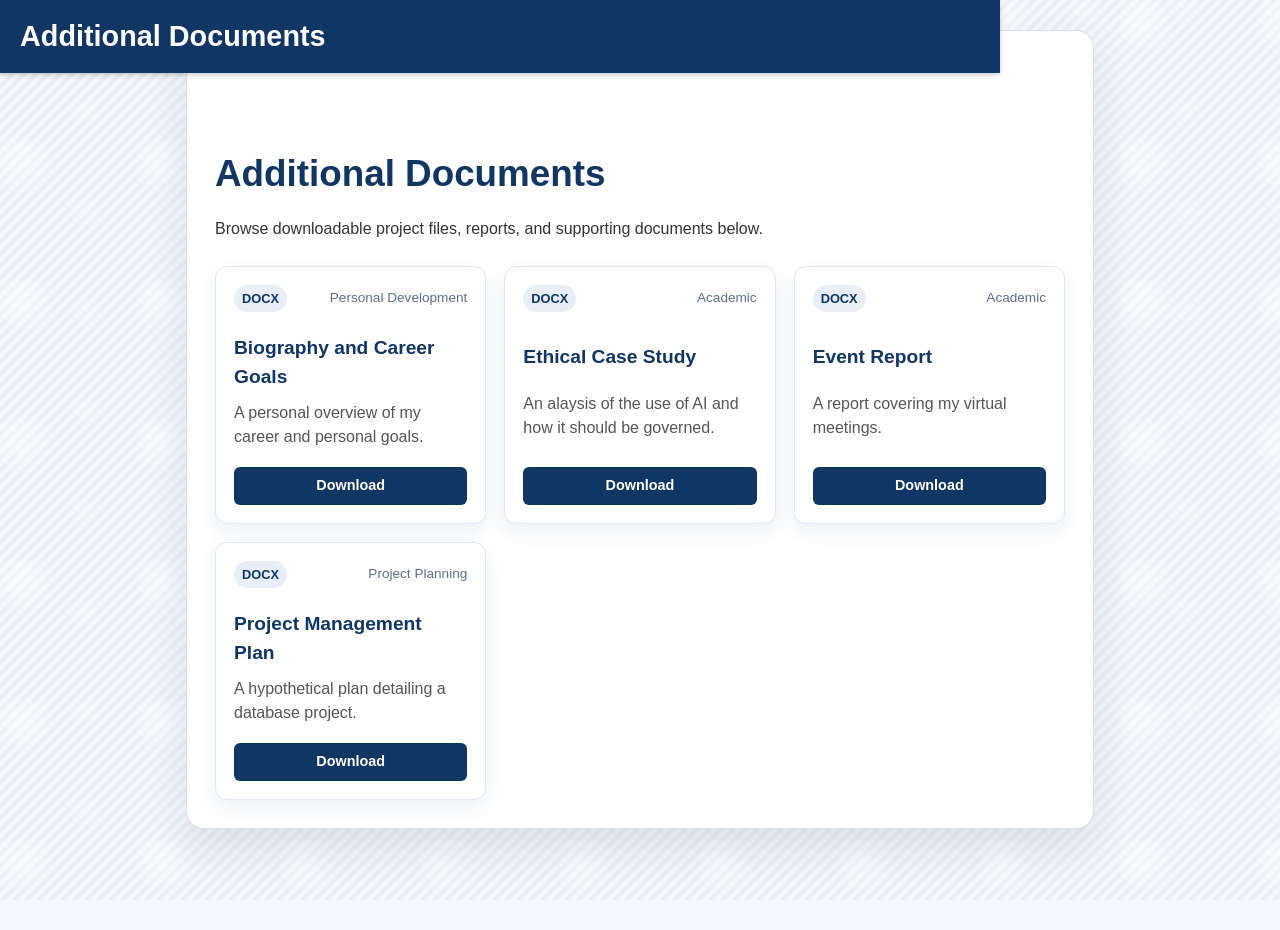
==== documents.html @ 912f4cdc "commit" ====
<!DOCTYPE html>
<html>
<head>
    <title>Additional Documents</title>
    <link rel="stylesheet" href="styles.css">
</head>
<body>
    <header class="fixed-header">
        <h1>Additional Documents</h1>
    </header>

    <div class="content-wrapper header-offset-padding">
        <h1>Additional Documents</h1>
        <p>Browse downloadable project files, reports, and supporting documents below.</p>

        <div id="documentsGrid" class="documents-grid"></div>
    </div>

    <script>
        const documents = [
            {
                title: "Project Management Plan",
                category: "Project Planning",
                type: "DOCX",
                file: "assets/(Benjamin Hill) Project Management Plan.docx",
                summary: "A hypothetical plan detailing a database project."
            },
            {
                title: "Biography and Career Goals",
                category: "Personal Development",
                type: "DOCX",
                file: "assets/Biography and Career Goals (Benjamin Hill).docx",
                summary: "A personal overview of my career and personal goals."
            },
            {
                title: "Ethical Case Study",
                category: "Academic",
                type: "DOCX",
                file: "assets/Ethical Case Study (Benjamin Hill).docx",
                summary: "An alaysis of the use of AI and how it should be governed."
            },
            {
                title: "Event Report",
                category: "Academic",
                type: "DOCX",
                file: "assets/Event Report (Benjamin Hill).docx",
                summary: "A report covering my virtual meetings."
            }
        ];

        const grid = document.getElementById('documentsGrid');

        documents
            .sort((a, b) => a.title.localeCompare(b.title))
            .forEach((doc) => {
                const card = document.createElement('article');
                card.className = 'document-card';
                card.innerHTML = `
                    <div class="document-card-header">
                        <span class="document-badge">${doc.type}</span>
                        <span class="document-category">${doc.category}</span>
                    </div>
                    <h3>${doc.title}</h3>
                    <p>${doc.summary}</p>
                    <a class="document-download-btn" href="${doc.file}" download>
                        Download
                    </a>
                `;
                grid.appendChild(card);
            });
    </script>
</body>
</html>
---- styles.css ----
:root {
    --primary-color: #113663;
    --text-color: #333;
    --link-color: var(--primary-color);
    --link-hover-color: #004499;
    --card-bg: #ffffff;
    --card-border: #dfe7f2;
    --card-shadow: 0 8px 20px rgba(17, 54, 99, 0.08);
}

body {
    font-family: 'Segoe UI', Tahoma, Geneva, Verdana, sans-serif;
    font-size: 16px;
    line-height: 1.5;
    color: var(--text-color);
    /* Set body margin/padding to 0 for full iframe usage (required for fixed header pages) */
    margin: 0;
    padding: 0;
    min-height: 100vh;
    background-color: #f4f7fb;
    background-image:
        radial-gradient(circle at 15% 15%, rgba(255, 255, 255, 0.45), transparent 20%),
        radial-gradient(circle at 85% 10%, rgba(255, 255, 255, 0.22), transparent 15%),
        linear-gradient(135deg, rgba(17, 54, 99, 0.04) 25%, transparent 25%, transparent 50%, rgba(17, 54, 99, 0.04) 50%, rgba(17, 54, 99, 0.04) 75%, transparent 75%, transparent);
    background-size: 140px 140px, 100px 100px, 12px 12px;
    background-attachment: fixed;
}

/* This is the container style for the original, boxed pages (home, contact, resume) */
.content-wrapper {
    max-width: 850px;
    margin: 30px auto;
    padding: 28px;
    border: 1px solid rgba(17, 54, 99, 0.15);
    border-radius: 18px;
    background-color: rgba(255, 255, 255, 0.96);
    box-shadow: 0 18px 40px rgba(17, 54, 99, 0.1);
}

/* Extra spacing for fixed headers */
.header-offset-padding {
    padding-top: 90px;
}

/* 1. Fixed Header Class (Used on reflections.html and resume.html) */
.fixed-header {
    position: fixed;
    top: 0;
    left: 0;
    width: 75%; 
    background-color: var(--primary-color);
    color: white;
    padding: 15px 20px;
    box-shadow: 0 2px 5px rgba(0, 0, 0, 0.2);
    z-index: 1000;
}

.fixed-header h1 {
    color: white;
    margin: 0;
    padding: 0;
    font-size: 1.8em;
    border-bottom: none;
}

/* 2. Three Panel Layout Container (Used in reflections.html) */
.panel-container {
    display: flex;
    padding-top: 80px; 
    min-height: 100vh;
}

/* 3. Panel Styling */
.panel {
    padding: 20px;
    overflow-y: auto;
}

.panel-left {
    width: 250px; 
    background-color: #f7f7f7;
    border-right: 1px solid #ddd;
}

.panel-center {
    flex-grow: 1; 
    padding: 20px;
}

.panel-right {
    width: 200px; 
    background-color: #f1f1f1;
    border-left: 1px solid #ddd;
}


.personal-message-box {
    position: sticky; 
    top: 100px;
    padding: 15px;
    background-color: #fff8e1;
    border: 2px solid #ffcc80;
    border-radius: 8px;
    box-shadow: 0 2px 4px rgba(0, 0, 0, 0.1);
    margin-bottom: 20px;
    font-style: italic;
    color: #6d4c41;
}


.reflections-gallery {
    display: grid;
    grid-template-columns: repeat(2, 1fr); /* 2 columns for 4 frames */
    gap: 15px;
    margin-top: 25px;
}

.reflections-gallery .art-item {
    background-color: #eee;
    padding: 10px;
    border-radius: 8px;
    border: 1px solid #ddd;
    overflow: hidden; /* Ensure image fits */
}

.reflections-gallery img {
    width: 100%;
    height: auto;
    border-radius: 5px;
    display: block;
}

.documents-grid {
    display: grid;
    grid-template-columns: repeat(auto-fit, minmax(240px, 1fr));
    gap: 18px;
    margin-top: 25px;
}

.document-card {
    display: flex;
    flex-direction: column;
    justify-content: space-between;
    min-height: 220px;
    background: var(--card-bg);
    border: 1px solid var(--card-border);
    border-radius: 12px;
    padding: 18px;
    box-shadow: var(--card-shadow);
    transition: transform 0.15s ease, box-shadow 0.15s ease;
}

.document-card:hover {
    transform: translateY(-3px);
    box-shadow: 0 12px 24px rgba(17, 54, 99, 0.12);
}

.document-card-header {
    display: flex;
    justify-content: space-between;
    align-items: center;
    gap: 10px;
    margin-bottom: 10px;
}

.document-badge {
    display: inline-block;
    background: #e8eef8;
    color: var(--primary-color);
    font-size: 0.8rem;
    font-weight: 700;
    padding: 4px 8px;
    border-radius: 999px;
}

.document-category {
    font-size: 0.85rem;
    color: #5b6f91;
}

.document-card h3 {
    margin: 0 0 8px;
    color: var(--primary-color);
}

.document-card p {
    margin: 0 0 16px;
    color: #555;
}

.document-download-btn {
    display: inline-flex;
    align-items: center;
    justify-content: center;
    width: auto;
    min-width: 110px;
    background: var(--primary-color);
    color: #fff;
    padding: 8px 12px;
    border-radius: 6px;
    font-size: 0.9rem;
    font-weight: 600;
}

.document-download-btn:hover {
    background: var(--link-hover-color);
    color: #fff;
    text-decoration: none;
}

h1, h2, h3 {
    padding-top: 10px;
    color: var(--primary-color);
}

h1 {
    font-size: 2.3em;
    padding-top: 0;
    margin-bottom: 5px;
}

h2 {
    font-size: 1.6em;
    border-bottom: 2px solid #eee;
    padding-bottom: 5px;
    margin-bottom: 15px;
}

h3 {
    font-size: 1.2em;
    margin-bottom: 5px;
}

p {
    margin-bottom: 10px;
}

i {
    color: #666;
}

a {
    color: var(--link-color);
    text-decoration: none;
}

a:hover {
    color: var(--link-hover-color);
    text-decoration: underline;
}

table {
    border-collapse: collapse;
    width: 100%;
    max-width: 400px;
    margin: 15px 0;
}

th, td {
    border: 1px solid #ddd;
    padding: 8px;
    text-align: left;
}

th {
    background-color: #f2f2f2;
    color: var(--primary-color);
}
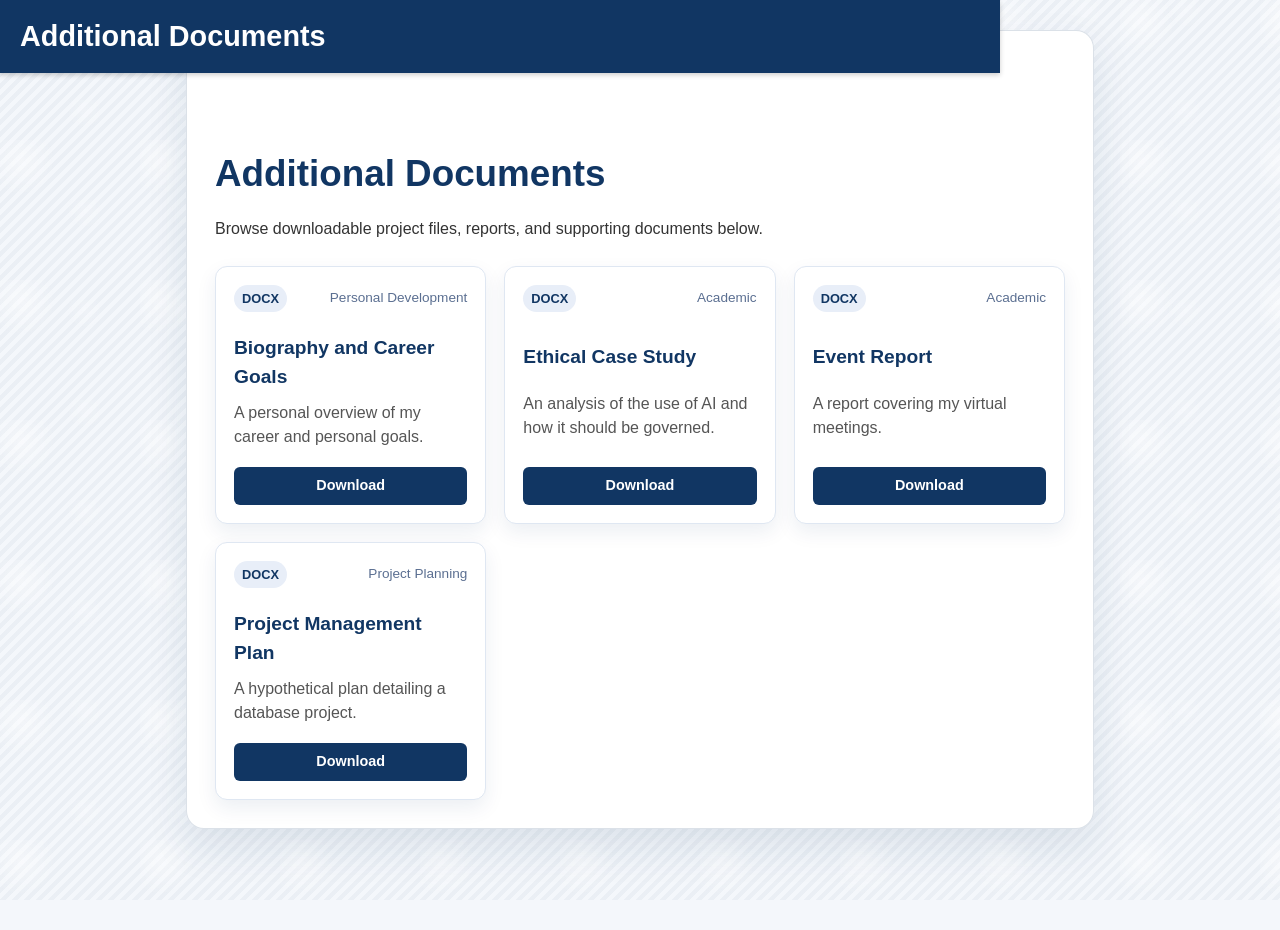
==== commit 8d5ddd4c: "commit" ====
--- a/documents.html
+++ b/documents.html
@@ -37,7 +37,7 @@
                 category: "Academic",
                 type: "DOCX",
                 file: "assets/Ethical Case Study (Benjamin Hill).docx",
-                summary: "An alaysis of the use of AI and how it should be governed."
+                summary: "An analysis of the use of AI and how it should be governed."
             },
             {
                 title: "Event Report",
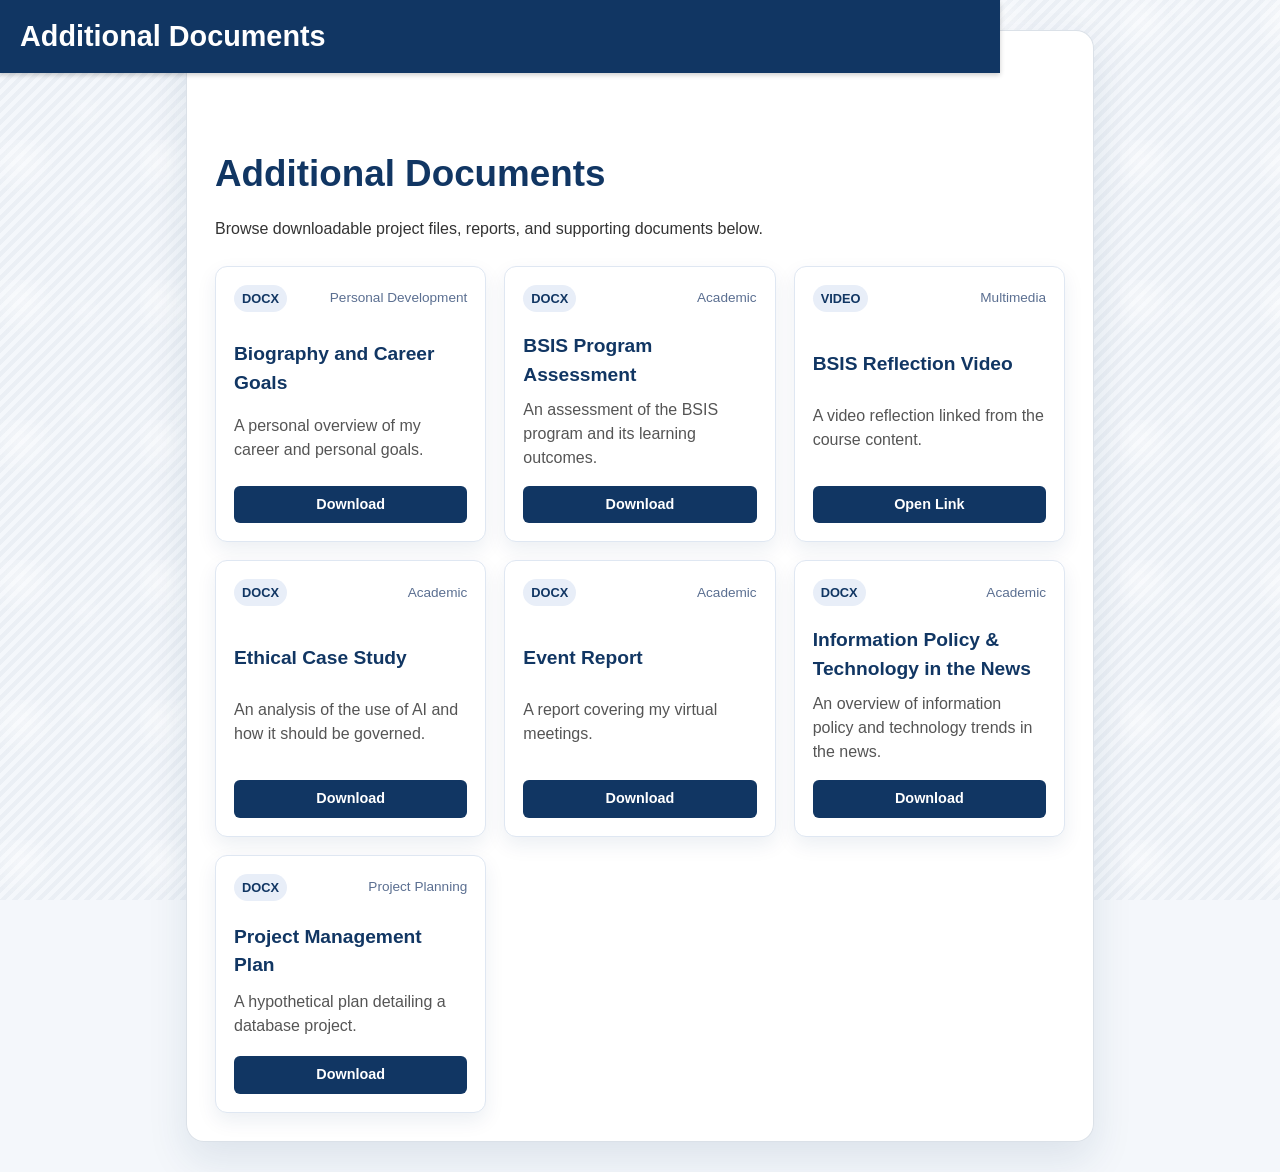
==== commit a5473a93: "commit" ====
--- a/documents.html
+++ b/documents.html
@@ -33,6 +33,13 @@
                 summary: "A personal overview of my career and personal goals."
             },
             {
+                title: "BSIS Program Assessment",
+                category: "Academic",
+                type: "DOCX",
+                file: "assets/BSIS Program Assessment (Benjamin Hill).docx",
+                summary: "An assessment of the BSIS program and its learning outcomes."
+            },
+            {
                 title: "Ethical Case Study",
                 category: "Academic",
                 type: "DOCX",
@@ -45,6 +52,21 @@
                 type: "DOCX",
                 file: "assets/Event Report (Benjamin Hill).docx",
                 summary: "A report covering my virtual meetings."
+            },
+            {
+                title: "Information Policy & Technology in the News",
+                category: "Academic",
+                type: "DOCX",
+                file: "assets/Information Policy & Technology in the News (Benjamin Hill).docx",
+                summary: "An overview of information policy and technology trends in the news."
+            },
+            {
+                title: "BSIS Reflection Video",
+                category: "Multimedia",
+                type: "VIDEO",
+                file: "https://youtu.be/M7kKv30HWZY",
+                summary: "A video reflection linked from the course content.",
+                external: true
             }
         ];
 
@@ -62,8 +84,8 @@
                     </div>
                     <h3>${doc.title}</h3>
                     <p>${doc.summary}</p>
-                    <a class="document-download-btn" href="${doc.file}" download>
-                        Download
+                    <a class="document-download-btn" href="${doc.file}" ${doc.external ? 'target="_blank" rel="noopener noreferrer"' : 'download'}>
+                        ${doc.external ? 'Open Link' : 'Download'}
                     </a>
                 `;
                 grid.appendChild(card);
